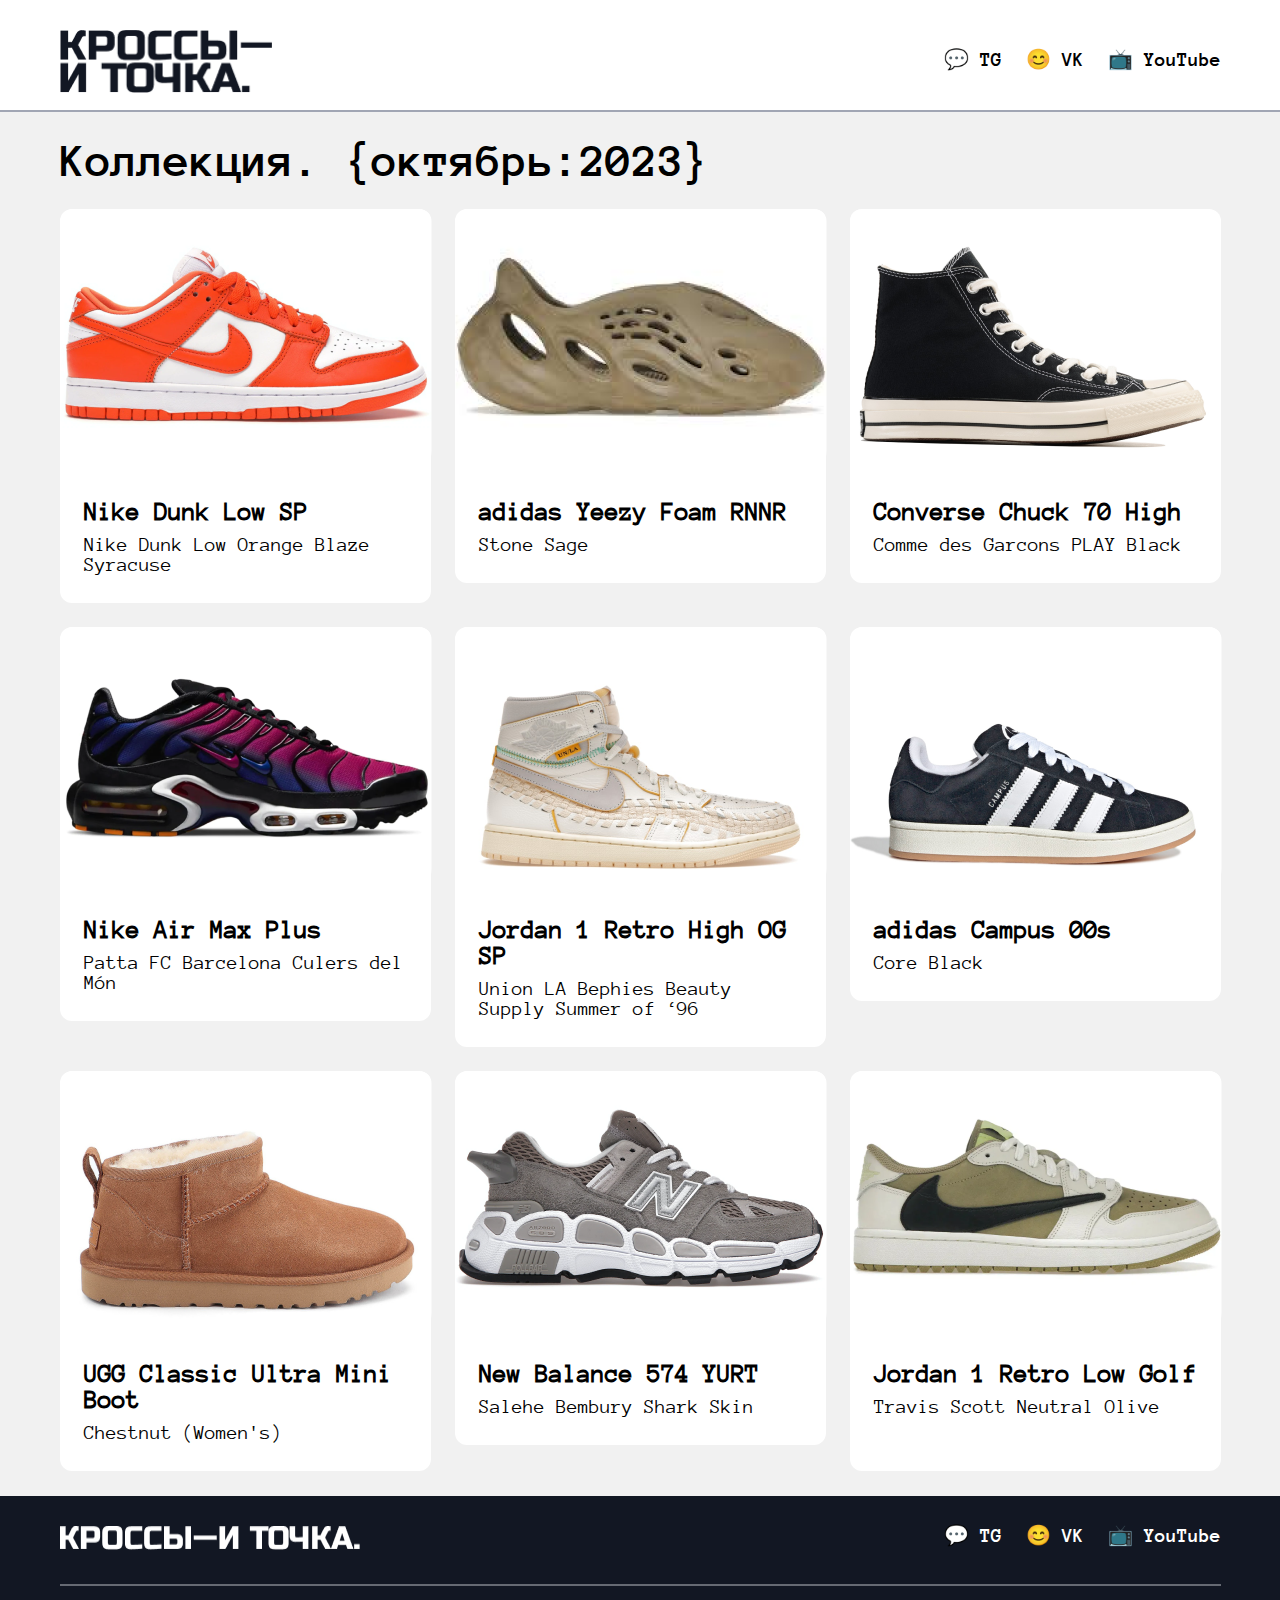
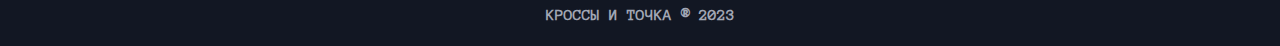
==== index.html @ ee677a02 "Add files via upload" ====
<!DOCTYPE html>
<html lang="ru">
<head>
    <meta charset="UTF-8">
    <meta name="viewport" content="width=device-width, initial-scale=1.0">
    <title>Кроссы — и точка.</title>
    <link rel="stylesheet" href="./style.css"/>
    <script src="./script.js"></script>
</head>
<body>
    <header class="header">
        <div class="header__container">
            <a href="#"><img src="./images/header-logo.png" alt="Кроссы - и точка." class="header__logo"></a>
            <nav>
                <ul class="header__nav">
                    <li><a href="#" class="header__link">💬 TG</a></li>
                    <li><a href="#" class="header__link">😊 VK</a></li>
                    <li><a href="#" class="header__link">📺 YouTube</a></li>
                </ul>
            </nav>
        </div>
    </header>
    <hr class="header__line"/>
    <main class="main">
        <div class="main__container">
            <h2>Коллекция. {октябрь:2023}</h2>
            <div class="content__cards">
                <a href="./page.html">
                    <div class="card medium">
                        <img src="./images/image7.png" class="card__img">
                        <div class="description">
                            <h3>Nike Dunk Low SP</h3>
                            <p>Nike Dunk Low Orange Blaze Syracuse</p>
                        </div>
                    </div>
                </a>
                <div class="card small">
                    <img src="./images/image9.png" class="card__img">
                    <div class="description">
                        <h3>adidas Yeezy Foam RNNR</h3>
                        <p>Stone Sage</p>
                    </div>
                </div>
                <div class="card small">
                    <img src="./images/image4.png" class="card__img">
                    <div class="description">
                        <h3>Converse Chuck 70 High</h3>
                        <p>Comme des Garcons PLAY Black</p>
                    </div>
                </div>
                <div class="card medium">
                    <img src="./images/image1.png" class="card__img">
                    <div class="description">
                        <h3>Nike Air Max Plus</h3>
                        <p>Patta FC Barcelona Culers del Món</p>
                    </div>
                </div>
                <div class="card bigest">
                    <img src="./images/image2.png" class="card__img">
                    <div class="description">
                        <h3>Jordan 1 Retro High OG SP</h3>
                        <p>Union LA Bephies Beauty Supply Summer of ‘96</p>
                    </div>
                </div>
                <div class="card small">
                    <img src="./images/image3.png" class="card__img">
                    <div class="description">
                        <h3>adidas Campus 00s</h3>
                        <p>Core Black</p>
                    </div>
                </div>
                <div class="card big">
                    <img src="./images/image5.png" class="card__img">
                    <div class="description">
                        <h3>UGG Classic Ultra Mini Boot</h3>
                        <p>Chestnut (Women's)</p>
                    </div>
                </div>
                <div class="card small">
                    <img src="./images/image6.png" class="card__img">
                    <div class="description">
                        <h3>New Balance 574 YURT</h3>
                        <p>Salehe Bembury Shark Skin</p>
                    </div>
                </div>
                <div class="card big">
                    <img src="./images/image8.png" class="card__img">
                    <div class="description">
                        <h3>Jordan 1 Retro Low Golf</h3>
                        <p>Travis Scott Neutral Olive</p>
                    </div>
                </div>
            </div>
        </div>
    </main>
    <footer class="footer">
        <div class="footer__container">
            <div class="footer__content">
                <a href="#"><img src="./images/footer-logo.png" alt="Кроссы - и точка." class="footer__logo"></a>
                <nav>
                    <ul class="footer__nav">
                        <li><a href="#" class="footer__link">💬 TG</a></li>
                        <li><a href="#" class="footer__link">😊 VK</a></li>
                        <li><a href="#" class="footer__link">📺 YouTube</a></li>
                    </ul>
            </div>
                </nav>
            <hr class="footer__line"/>
            <p class="footer__text">КРОССЫ И ТОЧКА ® 2023</p>
        </div>
    </footer>
</body>
</html>
---- style.css ----
@font-face {
  font-family: "Anonymous Pro";
  src: url(./fonts/AnonymousPro-Regular.ttf);
}

@font-face {
  font-family: "Anonymous Pro Bold";
  src: url(./fonts/AnonymousPro-Bold.ttf);
}

* {
  margin: 0;
}

body {
  background-color: #f1f1f1;
}

.header {
  display: flex;
  justify-content: center;
  background-color: #ffffff;
  height: 110px;
}

.header__container {
  display: flex;
  justify-content: space-between;
  width: 1161px;
}

.header__link {
  color: black;
  text-decoration: none;
  font-family: "Anonymous Pro Bold";
  font-weight: 700;
  font-size: 20px;
  line-height: 20px;
}

.header__line {
  background-color: #a1a6b4;
  color: #a1a6b4;
  height: 2px;
  border: none;
}

.header__logo {
  width: 212px;
  height: 63px;
  padding-top: 30px;
}

.header__nav {
  display: flex;
  gap: 24px;
  padding-inline-start: 0;
  margin-top: 50px;
}

.main {
  display: flex;
  justify-content: center;
}

.main__container {
  display: flex;
  justify-content: center;
  flex-direction: column;
  align-items: flex-start;
  min-width: 766px;
  margin: 25px auto;
  max-width: 1161px;
  max-height: 100%;
}

.content__cards {
  display: flex;
  flex-wrap: wrap;
  justify-content: flex-start;
  width: 100%;
  gap: 24px;
  margin-top: 24px;
}

.card {
  background-color: #ffffff;
  width: 371px;
  border-radius: 12px;
}

.card__img {
  border-radius: 12px;
}

.small {
  height: 374px;
}

.medium {
  height: 394px;
}

.big {
  height: 400px;
}

.bigest {
  height: 420px;
}

.description {
  font-family: "Anonymous Pro";
  margin: 32px 24px;
  width: 323px;
}

h3 {
  font-weight: 700;
  font-size: 26px;
  line-height: 26px;
  padding-bottom: 10px;
}

.main__container p {
  font-weight: 400;
  font-size: 20px;
  line-height: 20px;
}

.main__container h2 {
  width: 767px;
  height: 48px;
  font-family: "Anonymous Pro Bold";
  font-weight: 500;
  font-size: 48px;
  line-height: 48px;
}

.footer {
  display: flex;
  justify-content: center;
  background-color: #121723;
  height: 150px;
  max-width: 100%;
}

.footer__container {
  width: 1161px;
}

.footer__link {
  color: rgb(255, 255, 255);
  text-decoration: none;
  font-family: "Anonymous Pro Bold";
  font-weight: 700;
  font-size: 20px;
  line-height: 20px;
}

.footer__line {
  background-color: rgba(230, 232, 236, 0.4);
  color: rgba(230, 232, 236, 0.4);
  height: 2px;
  border: none;
  margin: 30px 0 20px;
}

.footer__logo {
  height: 24px;
  width: 300px;
  padding-top: 30px;
}

.footer__content {
  display: flex;
  justify-content: space-between;
}

.footer__nav {
  display: flex;
  gap: 24px;
  margin-top: 30px;
}

.footer__text {
  display: flex;
  justify-content: center;
  color: #a1a6b4;
  font-family: "Anonymous Pro";
  font-size: 16px;
  font-weight: 700;
}

li {
  list-style-type: none;
}

a {
  text-decoration: none;
  color: inherit;
}

/*page*/

.sneaker {
  margin: 32px 0;
  background-color: #ffffff;
  border-radius: 50px;
}

.sneaker__info {
  margin: 48px;
}

.sneaker__description {
  width: 506px;
}

.sneaker__box {
  display: flex;
}

.sneaker__parameters {
  margin-top: 24px;
  width: 506px;
  margin-left: 32px;
}

.sneaker__parameter {
  display: flex;
  justify-content: space-between;
}

.sneaker h1 {
  font-family: "Anonymous Pro";
  font-size: 48px;
  font-style: normal;
  font-weight: 400;
  line-height: 100%;
  margin-top: 24px;
}

.sneaker h2 {
  font-family: "Anonymous Pro";
  font-size: 36px;
  font-style: normal;
  font-weight: 400;
  line-height: 100%;
  margin-top: 24px;
}

.sneaker h3 {
  font-family: "Anonymous Pro";
  font-size: 30px;
  font-style: normal;
  font-weight: 400;
  line-height: normal;
}

.sneaker__description p {
  font-family: "Anonymous Pro";
  font-size: 20px;
  font-style: normal;
  font-weight: 400;
  line-height: 28px;
  margin-top: 24px;
}

.sneaker__parameters p {
  font-family: "Anonymous Pro";
  font-size: 20px;
  font-style: normal;
  font-weight: 400;
  line-height: 28px;
  margin: 24px 0;
}

@media screen and (max-width: 1161px) {
  .header__container {
    width: 766px;
  }

  .main__container {
    width: 766px;
  }

  .footer__container {
    width: 766px;
  }
}
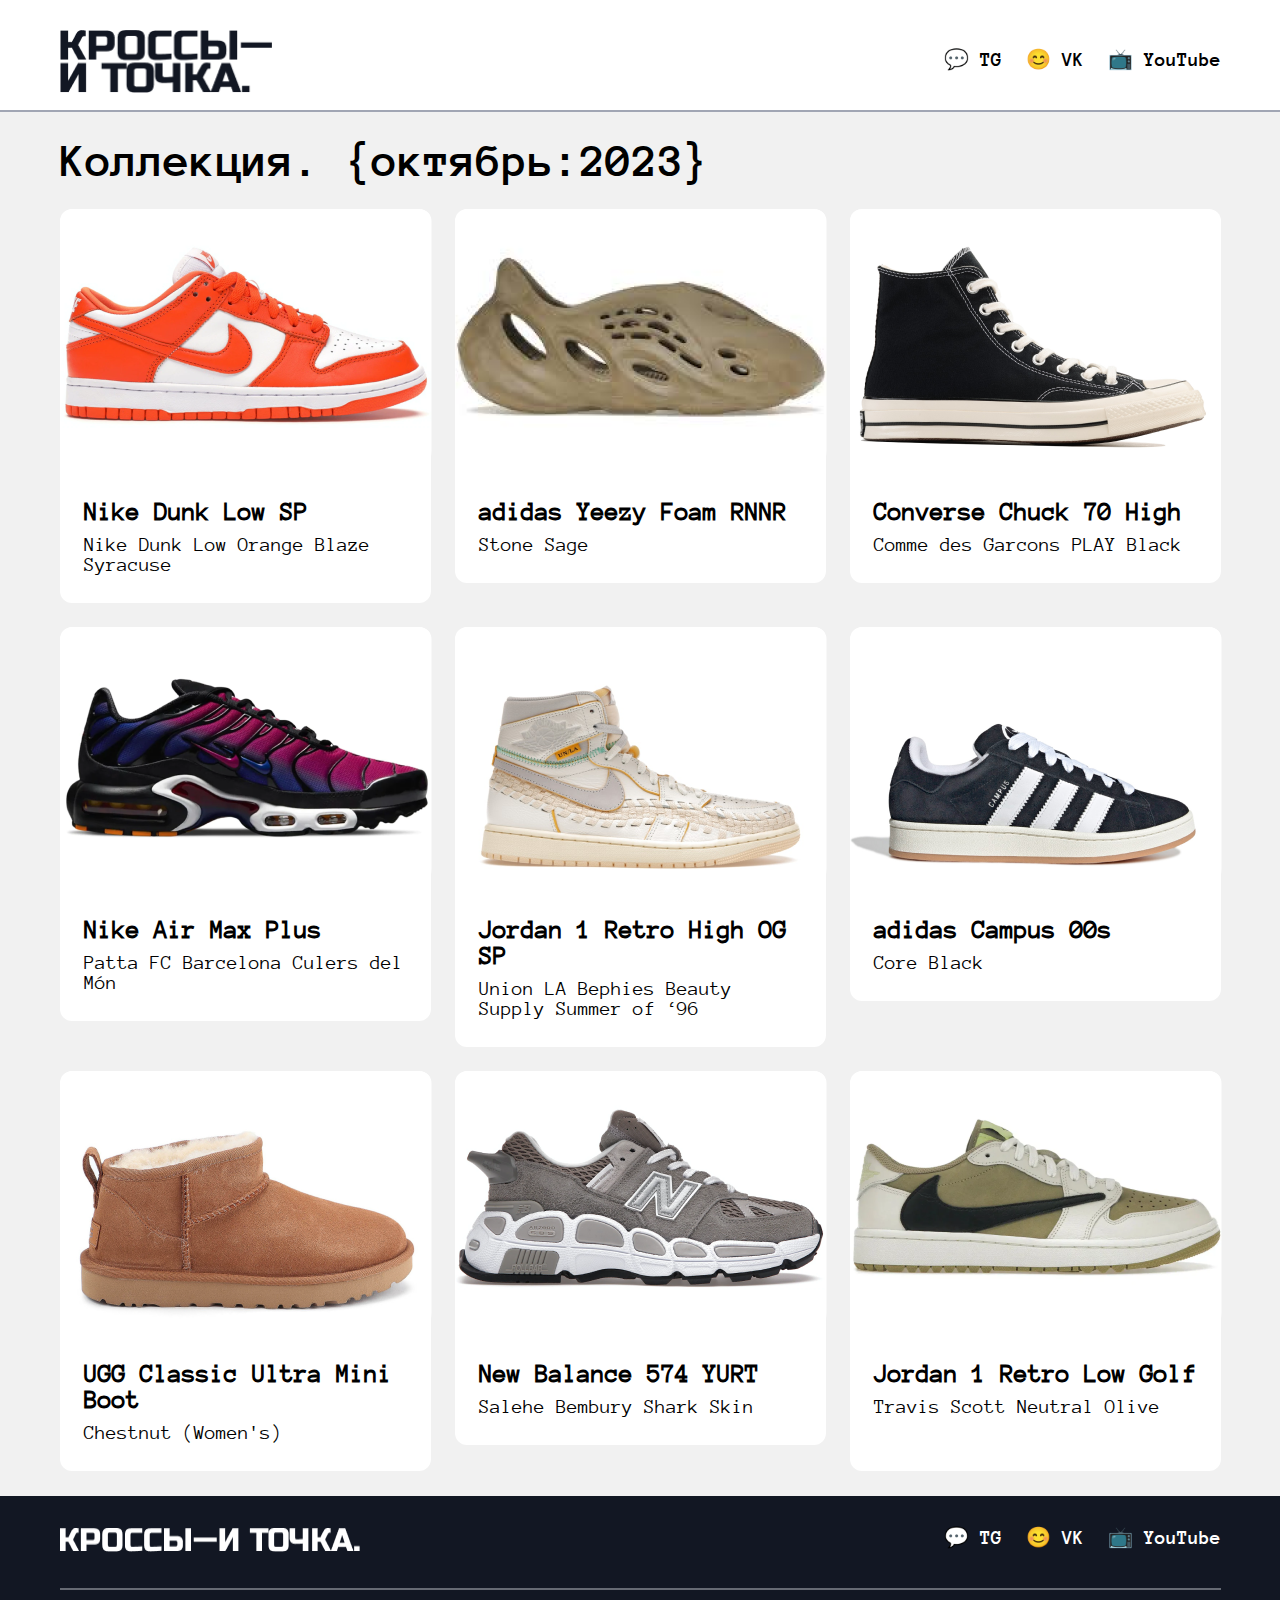
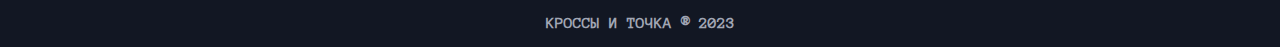
==== commit 4dd608cb: "Add files via upload" ====
--- a/index.html
+++ b/index.html
@@ -25,7 +25,7 @@
         <div class="main__container">
             <h2>Коллекция. {октябрь:2023}</h2>
             <div class="content__cards">
-                <a href="./page.html">
+                <a href="./page1.html">
                     <div class="card medium">
                         <img src="./images/image7.png" class="card__img">
                         <div class="description">
--- a/style.css
+++ b/style.css
@@ -68,7 +68,7 @@
   justify-content: center;
   flex-direction: column;
   align-items: flex-start;
-  min-width: 766px;
+  min-width: 375px;
   margin: 25px auto;
   max-width: 1161px;
   max-height: 100%;
@@ -141,7 +141,7 @@
   display: flex;
   justify-content: center;
   background-color: #121723;
-  height: 150px;
+  height: 151px;
   max-width: 100%;
 }
 
@@ -163,13 +163,13 @@
   color: rgba(230, 232, 236, 0.4);
   height: 2px;
   border: none;
-  margin: 30px 0 20px;
+  margin: 32px 0 24px;
 }
 
 .footer__logo {
   height: 24px;
   width: 300px;
-  padding-top: 30px;
+  padding-top: 32px;
 }
 
 .footer__content {
@@ -180,7 +180,8 @@
 .footer__nav {
   display: flex;
   gap: 24px;
-  margin-top: 30px;
+  margin-top: 32px;
+  padding: 0;
 }
 
 .footer__text {
@@ -199,6 +200,7 @@
 a {
   text-decoration: none;
   color: inherit;
+  margin: 0;
 }
 
 /*page*/
@@ -288,4 +290,111 @@
   .footer__container {
     width: 766px;
   }
-}
+
+  .sneaker {
+    width: 768px;
+    border-radius: 30px;
+  }
+
+  .sneaker__img {
+    width: 744px;
+  }
+
+  .sneaker__info {
+    margin: 24px;
+  }
+}
+
+@media screen and (max-width: 768px) {
+  .header {
+    height: 156px;
+  }
+
+  .header__container {
+    width: 375px;
+    flex-direction: column;
+    align-items: center;
+    justify-content: flex-start;
+  }
+
+  .header__logo {
+    padding-top: 24px;
+    padding-bottom: 24px;
+    font-weight: 700;
+  }
+
+  .header__nav {
+    margin: 0;
+  }
+
+  .main__container {
+    width: 375px;
+  }
+
+  .main__container h2 {
+    font-size: 32px;
+    line-height: 32px;
+    width: 375px;
+    height: 64px;
+  }
+
+  .footer__container {
+    width: 375px;
+  }
+
+  .footer__line {
+    margin: 24px 0 24px;
+  }
+
+  .footer {
+    height: 195px;
+  }
+
+  .footer__content {
+    flex-direction: column;
+    align-items: center;
+  }
+
+  .sneaker {
+    border-radius: 12px;
+    width: 343px;
+  }
+
+  .sneaker h1 {
+    font-size: 32px;
+  }
+
+  .sneaker h2 {
+    font-size: 20px;
+  }
+
+  .sneaker h3 {
+    font-size: 24px;
+  }
+
+  .sneaker__description p,
+  .sneaker__parameters p {
+    font-size: 16px;
+  }
+
+  .sneaker__info {
+    margin: 24px;
+  }
+
+  .sneaker__description {
+    width: 295px;
+  }
+
+  .sneaker__parameters {
+    width: 295px;
+    margin: 32px 0 0;
+  }
+
+  .sneaker__img {
+    width: 295px;
+  }
+
+  .sneaker__box {
+    flex-direction: column;
+  }
+}
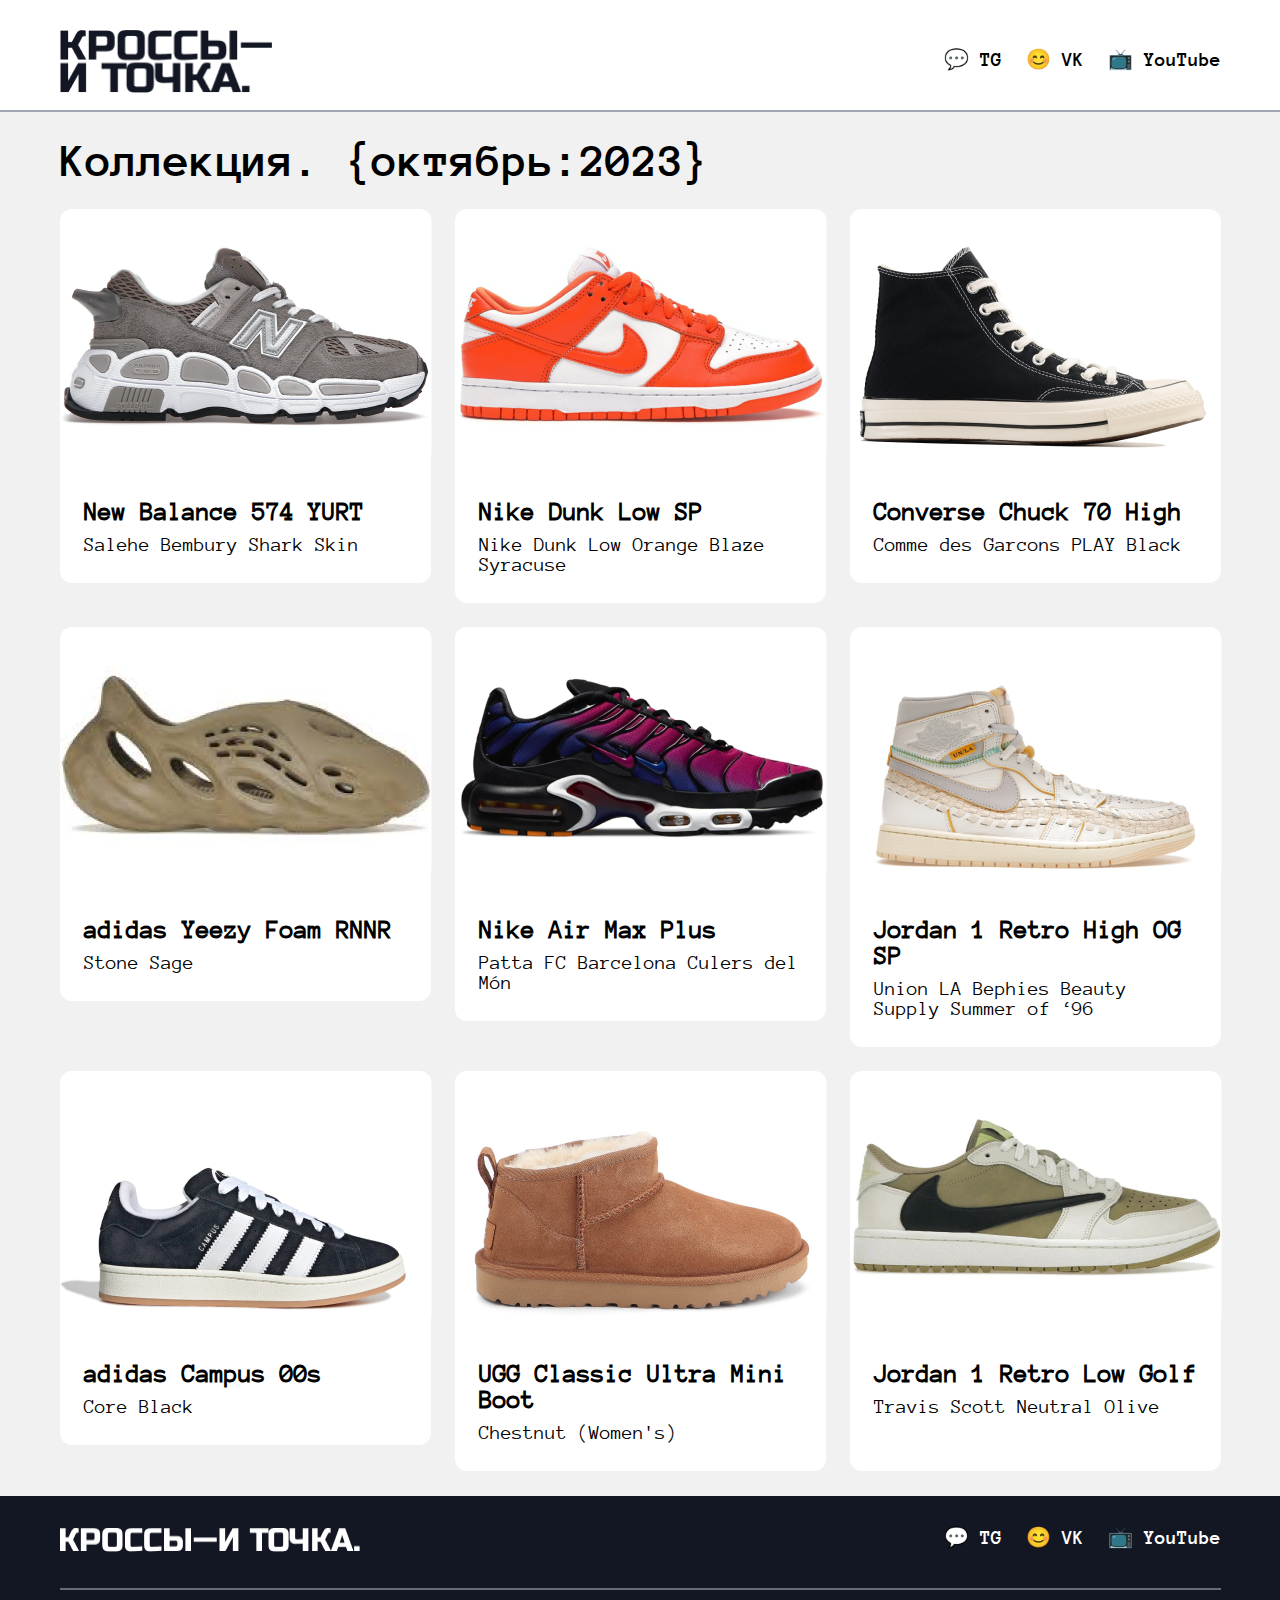
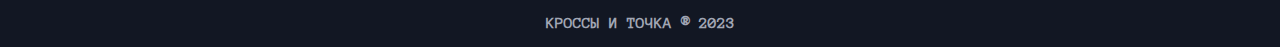
==== commit f1ab77a5: "." ====
--- a/index.html
+++ b/index.html
@@ -5,7 +5,6 @@
     <meta name="viewport" content="width=device-width, initial-scale=1.0">
     <title>Кроссы — и точка.</title>
     <link rel="stylesheet" href="./style.css"/>
-    <script src="./script.js"></script>
 </head>
 <body>
     <header class="header">
@@ -25,6 +24,15 @@
         <div class="main__container">
             <h2>Коллекция. {октябрь:2023}</h2>
             <div class="content__cards">
+                <a href="./page2.html">
+                    <div class="card small">
+                    <img src="./images/image6.png" class="card__img">
+                    <div class="description">
+                        <h3>New Balance 574 YURT</h3>
+                        <p>Salehe Bembury Shark Skin</p>
+                    </div>
+                </div>
+                </a>
                 <a href="./page1.html">
                     <div class="card medium">
                         <img src="./images/image7.png" class="card__img">
@@ -34,18 +42,20 @@
                         </div>
                     </div>
                 </a>
+                <a href="./page3.html">
+                    <div class="card small">
+                        <img src="./images/image4.png" class="card__img">
+                        <div class="description">
+                            <h3>Converse Chuck 70 High</h3>
+                            <p>Comme des Garcons PLAY Black</p>
+                        </div>
+                    </div>
+                </a>
                 <div class="card small">
                     <img src="./images/image9.png" class="card__img">
                     <div class="description">
                         <h3>adidas Yeezy Foam RNNR</h3>
                         <p>Stone Sage</p>
-                    </div>
-                </div>
-                <div class="card small">
-                    <img src="./images/image4.png" class="card__img">
-                    <div class="description">
-                        <h3>Converse Chuck 70 High</h3>
-                        <p>Comme des Garcons PLAY Black</p>
                     </div>
                 </div>
                 <div class="card medium">
@@ -76,13 +86,6 @@
                         <p>Chestnut (Women's)</p>
                     </div>
                 </div>
-                <div class="card small">
-                    <img src="./images/image6.png" class="card__img">
-                    <div class="description">
-                        <h3>New Balance 574 YURT</h3>
-                        <p>Salehe Bembury Shark Skin</p>
-                    </div>
-                </div>
                 <div class="card big">
                     <img src="./images/image8.png" class="card__img">
                     <div class="description">
--- a/style.css
+++ b/style.css
@@ -87,6 +87,7 @@
   background-color: #ffffff;
   width: 371px;
   border-radius: 12px;
+  transition: 400ms ease;
 }
 
 .card__img {
@@ -203,7 +204,12 @@
   margin: 0;
 }
 
-/*page*/
+.card:hover {
+  box-shadow: 10px 10px 13px 0px rgba(0, 0, 0, 0.25);
+  transform: translateY(-10px);
+}
+
+/*pages*/
 
 .sneaker {
   margin: 32px 0;
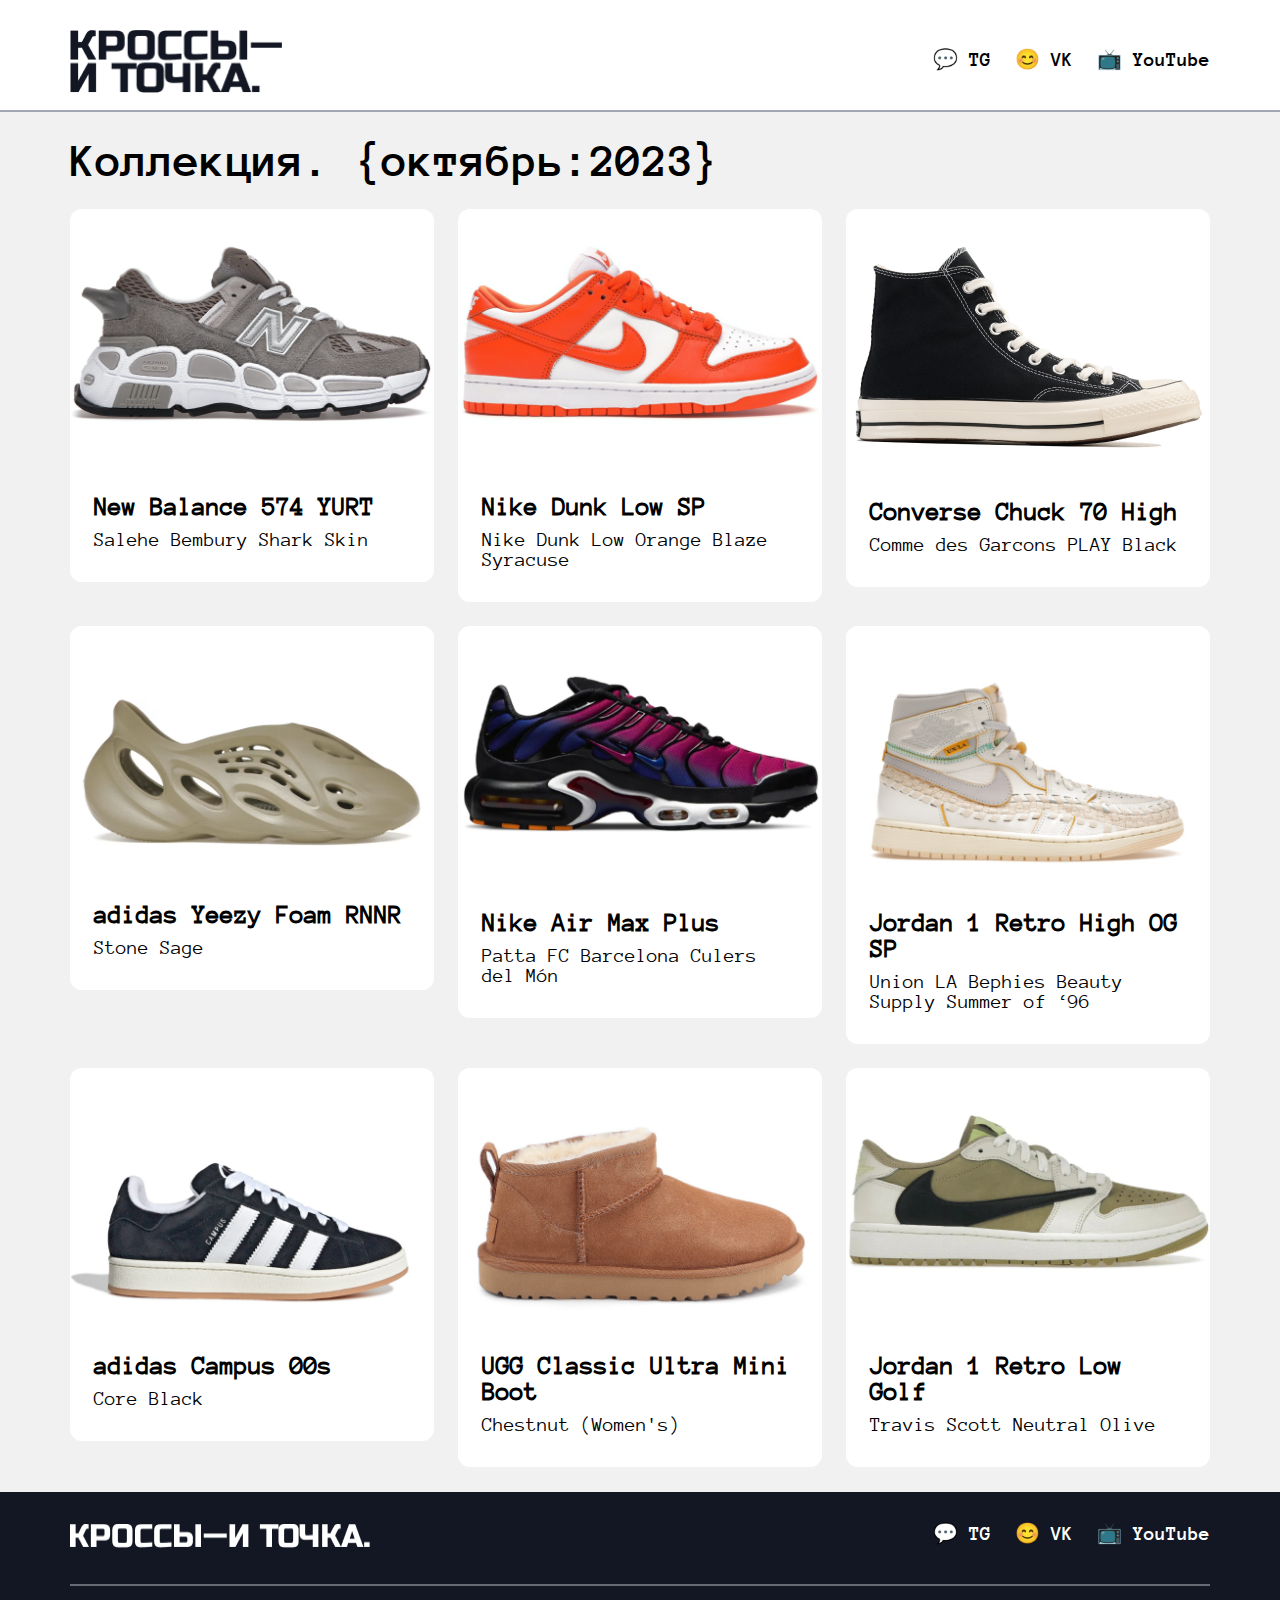
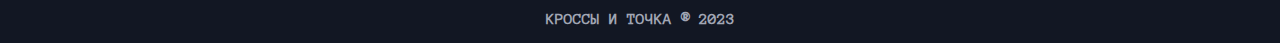
==== commit eb0b53f9: "." ====
--- a/index.html
+++ b/index.html
@@ -25,8 +25,8 @@
             <h2>Коллекция. {октябрь:2023}</h2>
             <div class="content__cards">
                 <a href="./page2.html">
-                    <div class="card small">
-                    <img src="./images/image6.png" class="card__img">
+                    <div class="card">
+                    <img src="./images/image1.png" class="card__img">
                     <div class="description">
                         <h3>New Balance 574 YURT</h3>
                         <p>Salehe Bembury Shark Skin</p>
@@ -34,8 +34,8 @@
                 </div>
                 </a>
                 <a href="./page1.html">
-                    <div class="card medium">
-                        <img src="./images/image7.png" class="card__img">
+                    <div class="card">
+                        <img src="./images/image2.png" class="card__img">
                         <div class="description">
                             <h3>Nike Dunk Low SP</h3>
                             <p>Nike Dunk Low Orange Blaze Syracuse</p>
@@ -43,51 +43,51 @@
                     </div>
                 </a>
                 <a href="./page3.html">
-                    <div class="card small">
-                        <img src="./images/image4.png" class="card__img">
+                    <div class="card">
+                        <img src="./images/image3.png" class="card__img">
                         <div class="description">
                             <h3>Converse Chuck 70 High</h3>
                             <p>Comme des Garcons PLAY Black</p>
                         </div>
                     </div>
                 </a>
-                <div class="card small">
-                    <img src="./images/image9.png" class="card__img">
+                <div class="card">
+                    <img src="./images/image4.png" class="card__img">
                     <div class="description">
                         <h3>adidas Yeezy Foam RNNR</h3>
                         <p>Stone Sage</p>
                     </div>
                 </div>
-                <div class="card medium">
-                    <img src="./images/image1.png" class="card__img">
+                <div class="card">
+                    <img src="./images/image5.png" class="card__img">
                     <div class="description">
                         <h3>Nike Air Max Plus</h3>
                         <p>Patta FC Barcelona Culers del Món</p>
                     </div>
                 </div>
-                <div class="card bigest">
-                    <img src="./images/image2.png" class="card__img">
+                <div class="card">
+                    <img src="./images/image6.png" class="card__img">
                     <div class="description">
                         <h3>Jordan 1 Retro High OG SP</h3>
                         <p>Union LA Bephies Beauty Supply Summer of ‘96</p>
                     </div>
                 </div>
-                <div class="card small">
-                    <img src="./images/image3.png" class="card__img">
+                <div class="card">
+                    <img src="./images/image7.png" class="card__img">
                     <div class="description">
                         <h3>adidas Campus 00s</h3>
                         <p>Core Black</p>
                     </div>
                 </div>
-                <div class="card big">
-                    <img src="./images/image5.png" class="card__img">
+                <div class="card">
+                    <img src="./images/image8.png" class="card__img">
                     <div class="description">
                         <h3>UGG Classic Ultra Mini Boot</h3>
                         <p>Chestnut (Women's)</p>
                     </div>
                 </div>
-                <div class="card big">
-                    <img src="./images/image8.png" class="card__img">
+                <div class="card">
+                    <img src="./images/image9.png" class="card__img">
                     <div class="description">
                         <h3>Jordan 1 Retro Low Golf</h3>
                         <p>Travis Scott Neutral Olive</p>
--- a/style.css
+++ b/style.css
@@ -26,7 +26,7 @@
 .header__container {
   display: flex;
   justify-content: space-between;
-  width: 1161px;
+  width: 1140px;
 }
 
 .header__link {
@@ -68,9 +68,9 @@
   justify-content: center;
   flex-direction: column;
   align-items: flex-start;
-  min-width: 375px;
+  min-width: 343px;
   margin: 25px auto;
-  max-width: 1161px;
+  max-width: 1140px;
   max-height: 100%;
 }
 
@@ -84,36 +84,21 @@
 }
 
 .card {
+  width: 364px;
   background-color: #ffffff;
-  width: 371px;
   border-radius: 12px;
   transition: 400ms ease;
+  height: max-content;
 }
 
 .card__img {
   border-radius: 12px;
-}
-
-.small {
-  height: 374px;
-}
-
-.medium {
-  height: 394px;
-}
-
-.big {
-  height: 400px;
-}
-
-.bigest {
-  height: 420px;
+  width: 364px;
 }
 
 .description {
   font-family: "Anonymous Pro";
-  margin: 32px 24px;
-  width: 323px;
+  padding: 32px 24px;
 }
 
 h3 {
@@ -147,7 +132,7 @@
 }
 
 .footer__container {
-  width: 1161px;
+  width: 1140px;
 }
 
 .footer__link {
@@ -205,14 +190,14 @@
 }
 
 .card:hover {
-  box-shadow: 10px 10px 13px 0px rgba(0, 0, 0, 0.25);
+  box-shadow: 0px 4px 4px 0px rgba(0, 0, 0, 0.25);
   transform: translateY(-10px);
 }
 
 /*pages*/
 
 .sneaker {
-  margin: 32px 0;
+  margin-top: 32px;
   background-color: #ffffff;
   border-radius: 50px;
 }
@@ -221,6 +206,29 @@
   margin: 48px;
 }
 
+.sneaker__container {
+  display: flex;
+  flex-direction: column;
+  gap: 48px;
+}
+
+.sneaker__maybe {
+  margin-bottom: 32px;
+}
+
+.sneaker__cards {
+  display: flex;
+  flex-wrap: wrap;
+  gap: 24px;
+}
+
+.sneaker__maybe h2 {
+  font-family: "Anonymous Pro";
+  font-size: 48px;
+  font-weight: 700;
+  margin-bottom: 32px;
+}
+
 .sneaker__description {
   width: 506px;
 }
@@ -230,9 +238,9 @@
 }
 
 .sneaker__parameters {
-  margin-top: 24px;
   width: 506px;
   margin-left: 32px;
+  margin-top: 24px;
 }
 
 .sneaker__parameter {
@@ -286,15 +294,20 @@
 
 @media screen and (max-width: 1161px) {
   .header__container {
-    width: 766px;
+    width: 720px;
   }
 
   .main__container {
-    width: 766px;
+    width: 720px;
+  }
+
+  .card,
+  .card__img {
+    width: 348px;
   }
 
   .footer__container {
-    width: 766px;
+    width: 720px;
   }
 
   .sneaker {
@@ -333,14 +346,16 @@
     margin: 0;
   }
 
-  .main__container {
-    width: 375px;
+  .main__container,
+  .card,
+  .card__img {
+    width: 343px;
   }
 
   .main__container h2 {
     font-size: 32px;
     line-height: 32px;
-    width: 375px;
+    width: 343px;
     height: 64px;
   }
 
@@ -393,7 +408,7 @@
 
   .sneaker__parameters {
     width: 295px;
-    margin: 32px 0 0;
+    margin: 24px 0 0 0;
   }
 
   .sneaker__img {
@@ -403,4 +418,16 @@
   .sneaker__box {
     flex-direction: column;
   }
-}
+
+  .sneaker__container {
+    align-items: center;
+  }
+
+  .sneaker__maybe {
+    width: 343px;
+  }
+
+  .sneaker__maybe h2 {
+    font-size: 32px;
+  }
+}
